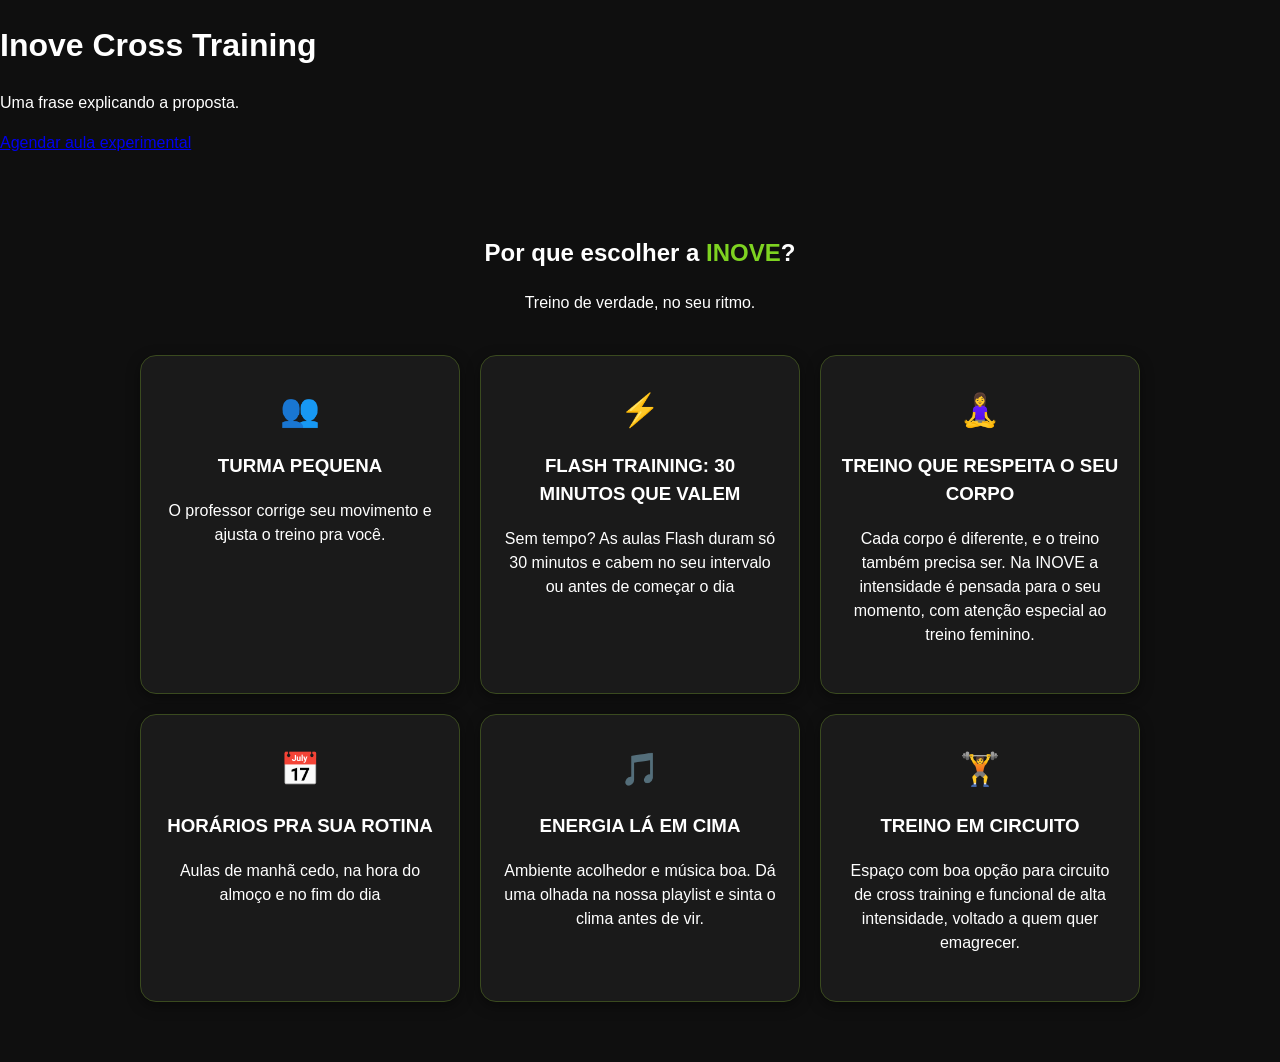
==== landpage.html @ a3c52a3f "Realização de cards da página" ====
<!DOCTYPE html>
<html lang="pt-BR">
<head>
  <meta charset="UTF-8">
  <meta name="viewport" content="width=device-width, initial-scale=1.0">
  <link rel="stylesheet" href="landpage.css">
  <title>INOVE Cross Training | Joinville</title>
</head>
<body>

  <header>
    <h1 class="titulo">Inove Cross Training</h1>
    <p>Uma frase explicando a proposta.</p>
    <a href="#">Agendar aula experimental</a>
  </header>

  <section class="por-que">
  <h2>Por que escolher a <span>INOVE</span>?</h2>
  <p class="sub">Treino de verdade, no seu ritmo.</p>

  <div class="cards">
    <div class="card">
      <div class="icone">👥</div>
      <h3>Turma pequena</h3>
      <p>O professor corrige seu movimento e ajusta o treino pra você.</p>
    </div>
    <div class="card">
      <div class="icone">⚡</div>
      <h3>Flash Training: 30 minutos que valem</h3>
      <p>Sem tempo? As aulas Flash duram só 30 minutos e cabem no seu intervalo ou antes de começar o dia</p>
    </div>
    <div class="card">
      <div class="icone">🧘‍♀️</div>
      <h3>Treino que respeita o seu corpo</h3>
      <p>Cada corpo é diferente, e o treino também precisa ser. Na INOVE a intensidade é pensada para o seu momento, com atenção especial ao treino feminino.</p>
    </div>
    <div class="card">
      <div class="icone">📅</div>
      <h3>Horários pra sua rotina</h3>
      <p>Aulas de manhã cedo, na hora do almoço e no fim do dia</p>
    </div>
    <div class="card">
      <div class="icone">🎵</div>
      <h3>Energia lá em cima</h3>
      <p>Ambiente acolhedor e música boa. Dá uma olhada na nossa playlist e sinta o clima antes de vir.</p>
    </div>
    <div class="card">
      <div class="icone">🏋️</div>
      <h3>Treino em circuito</h3>
      <p>Espaço com boa opção para circuito de cross training e funcional de alta intensidade, voltado a quem quer emagrecer.</p>
    </div>

  </div>
</section>

</body>
</html>
---- landpage.css ----
:root {
  --preto: #0f0f0f;
  --grafite: #1a1a1a;
  --verde: #7ed321;
  --verde-escuro: #3a4a1f;
  --branco: #ffffff;
  --cinza: #a8a8a8;
  --sombra: 0 4px 14px rgba(0, 0, 0, 0.4);
}
.por-que {
 background: #0f0f0f;
 color: #fff;
 padding: 60px 20px;
 text-align: center; }
.por-que h2 span { color: #7ed321; }

.cards {
  display: grid;
  grid-template-columns: repeat(3, 1fr);
  gap: 20px;
  max-width: 1000px;
  margin: 40px auto 0;
}
.card {
 background: #1a1a1a; border: 1px solid #3a4a1f; border-radius: 16px; padding: 30px 20px; 
}
.card h3 { text-transform: uppercase; }
.icone { font-size: 32px; }

@media (max-width: 800px) {
  .cards { grid-template-columns: 1fr; }
}
* { box-sizing: border-box; }

body {
  margin: 0;
  font-family: "Segoe UI", Arial, sans-serif;
  line-height: 1.5;
  color: var(--branco);
  background-color: var(--preto);
}

.container { max-width: 1100px; margin: 0 auto; padding: 24px 20px; }

.cards {
  display: grid;
  grid-template-columns: repeat(auto-fit, minmax(min(280px, 100%), 1fr));
  gap: 20px;
}

.card {
  padding: 30px 20px;
  border: 1px solid var(--verde-escuro);
  border-radius: 16px;
  background-color: var(--grafite);
  box-shadow: var(--sombra);
}

button {
  padding: 12px 24px;
  border: 0;
  border-radius: 999px;
  background-color: var(--verde);
  color: var(--preto);
  font: inherit;
  font-weight: 700;
  cursor: pointer;
}
button:hover { background-color: var(--branco); }
button:focus-visible { outline: 3px solid var(--verde); outline-offset: 2px; }
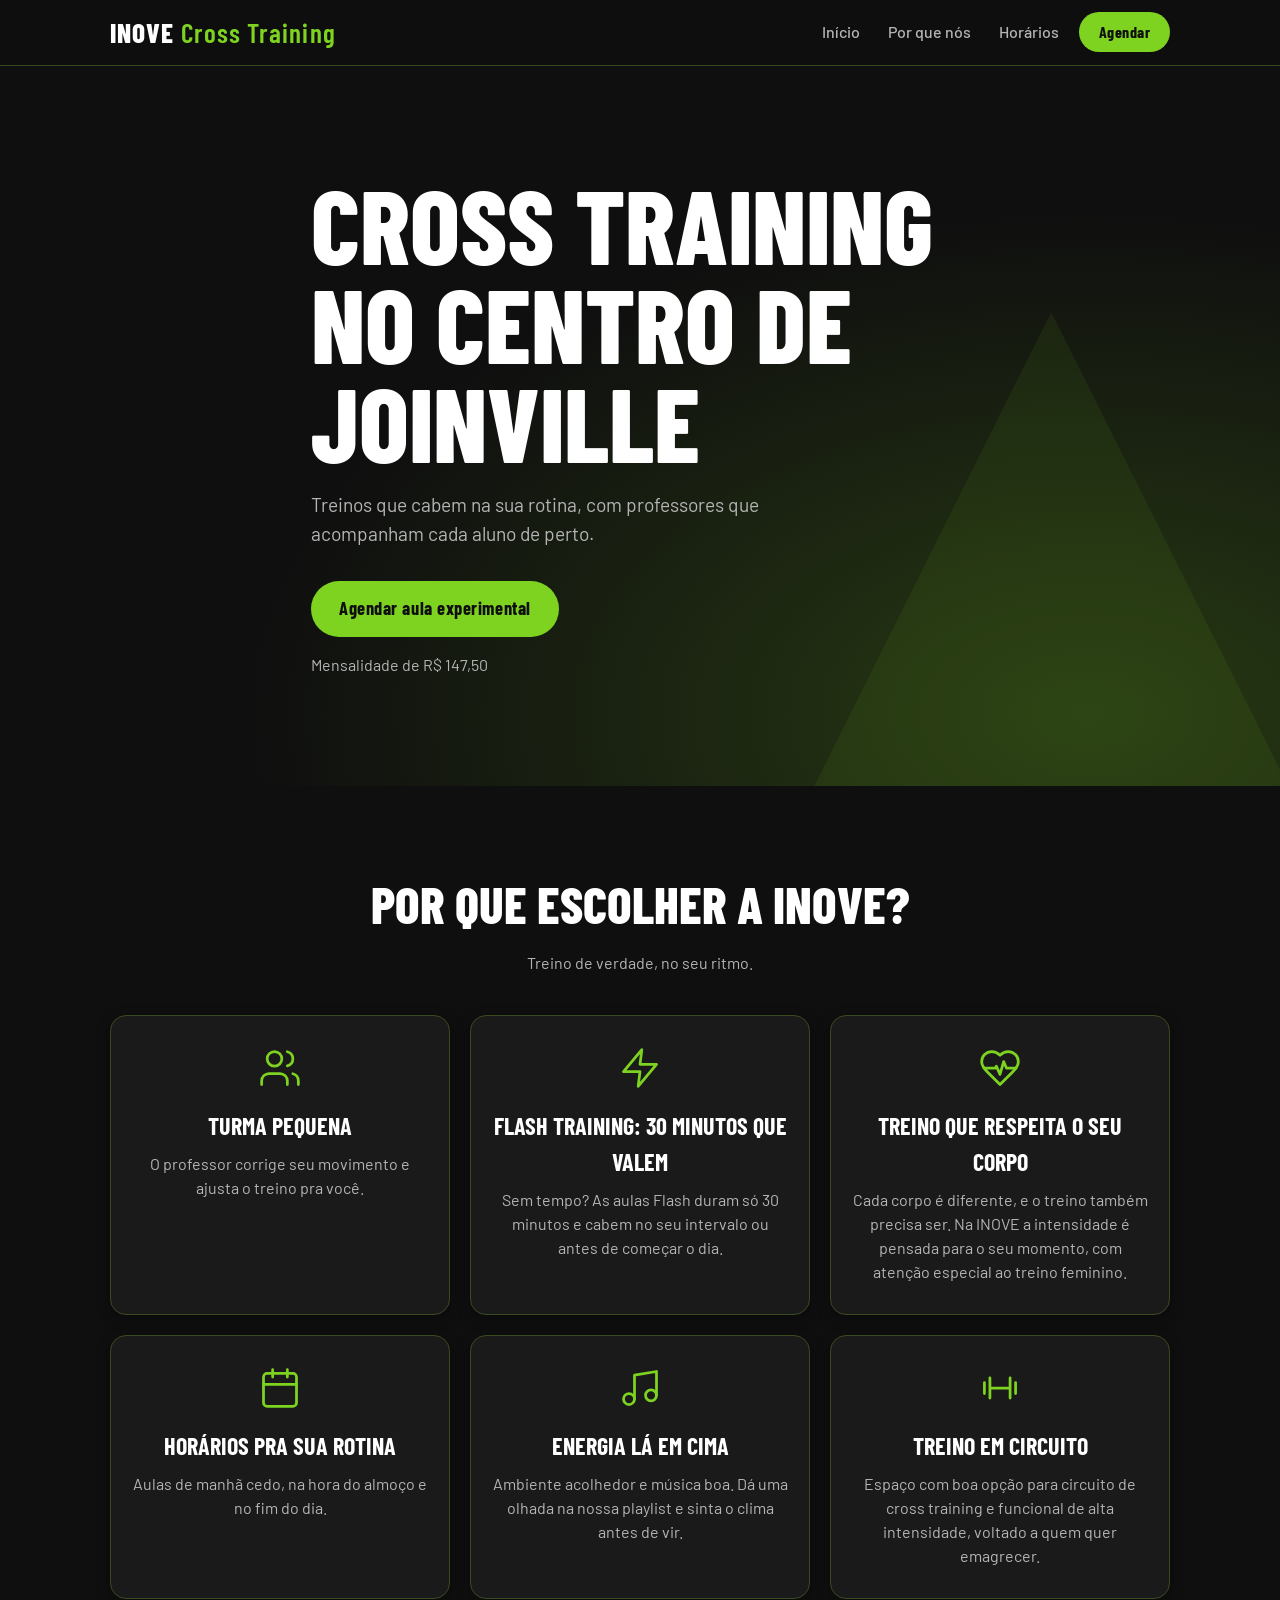
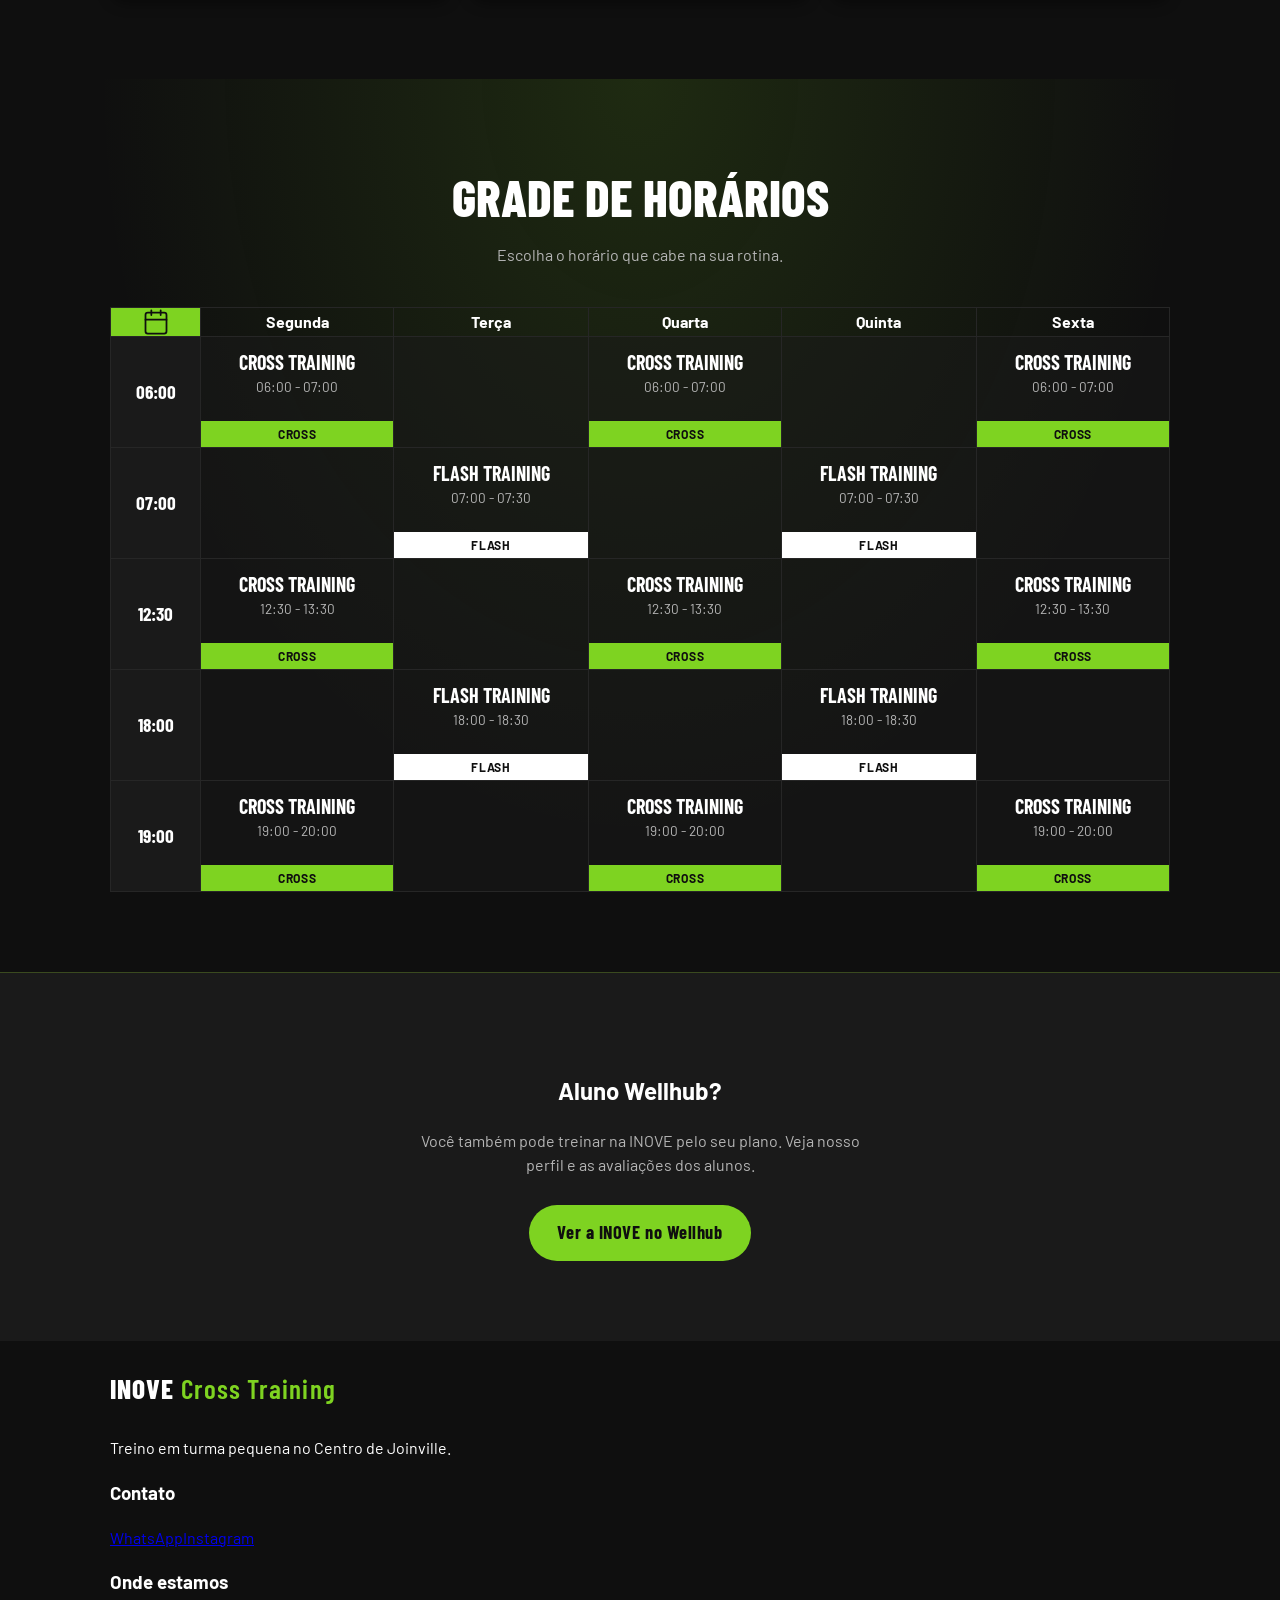
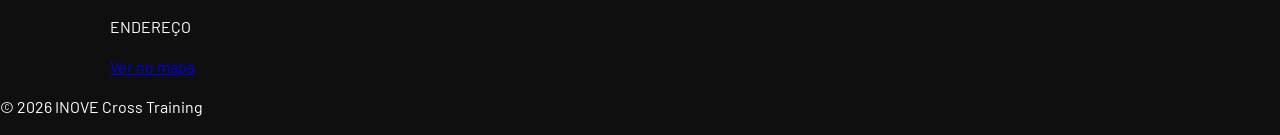
==== commit cc03d835: "Criação da grade de horário e e a parte do awellhub" ====
--- a/landpage.html
+++ b/landpage.html
@@ -1,57 +1,313 @@
 <!DOCTYPE html>
 <html lang="pt-BR">
+
 <head>
   <meta charset="UTF-8">
   <meta name="viewport" content="width=device-width, initial-scale=1.0">
+  <title>INOVE Cross Training | Joinville</title>
+  <meta name="description" content="Cross training no Centro de Joinville. Agende sua aula experimental.">
+  <link rel="preconnect" href="https://fonts.googleapis.com">
+  <link rel="preconnect" href="https://fonts.gstatic.com" crossorigin>
+  <link
+    href="https://fonts.googleapis.com/css2?family=Barlow:wght@400;500&family=Barlow+Condensed:wght@600;700;800&display=swap"
+    rel="stylesheet">
   <link rel="stylesheet" href="landpage.css">
-  <title>INOVE Cross Training | Joinville</title>
 </head>
+
 <body>
 
-  <header>
-    <h1 class="titulo">Inove Cross Training</h1>
-    <p>Uma frase explicando a proposta.</p>
-    <a href="#">Agendar aula experimental</a>
+  <!-- TROQUE 55DDNUMERO pelo WhatsApp da INOVE (so digitos, ex.: 5547999999999) -->
+
+  <header class="topo">
+    <div class="container barra">
+      <a class="logo" href="#inicio">INOVE <span>Cross Training</span></a>
+      <nav class="menu" aria-label="Principal">
+        <a href="#inicio">Início</a>
+        <a href="#por-que">Por que nós</a>
+        <a href="#grade-horario">Horários</a>
+      </nav>
+      <a class="botao botao-menu"
+        href="https://wa.me/55DDNUMERO?text=Oi!%20Quero%20agendar%20minha%20aula%20experimental%20na%20INOVE"
+        target="_blank" rel="noopener">Agendar</a>
+    </div>
   </header>
 
-  <section class="por-que">
-  <h2>Por que escolher a <span>INOVE</span>?</h2>
-  <p class="sub">Treino de verdade, no seu ritmo.</p>
-
-  <div class="cards">
-    <div class="card">
-      <div class="icone">👥</div>
-      <h3>Turma pequena</h3>
-      <p>O professor corrige seu movimento e ajusta o treino pra você.</p>
+  <main>
+    <section class="hero" id="inicio">
+      <div class="container hero-conteudo">
+        <h1>Cross training no Centro de Joinville</h1>
+        <p class="hero-texto">Treinos que cabem na sua rotina, com professores que acompanham cada aluno de perto.</p>
+        <!-- confirmar com o dono se a aula experimental e gratuita -->
+        <a class="botao"
+          href="https://wa.me/55DDNUMERO?text=Oi!%20Quero%20agendar%20minha%20aula%20experimental%20na%20INOVE"
+          target="_blank" rel="noopener">Agendar aula experimental</a>
+        <p class="hero-preco">Mensalidade de R$ 147,50</p>
+      </div>
+    </section>
+
+    <section class="por-que" id="por-que">
+      <div class="container">
+        <h2>Por que escolher a INOVE?</h2>
+        <p class="sub">Treino de verdade, no seu ritmo.</p>
+
+        <div class="cards">
+          <div class="card">
+            <div class="icone">
+              <svg viewBox="0 0 24 24" aria-hidden="true">
+                <path d="M16 21v-2a4 4 0 0 0-4-4H6a4 4 0 0 0-4 4v2" />
+                <circle cx="9" cy="7" r="4" />
+                <path d="M22 21v-2a4 4 0 0 0-3-3.87" />
+                <path d="M16 3.13a4 4 0 0 1 0 7.75" />
+              </svg>
+            </div>
+            <h3>Turma pequena</h3>
+            <p>O professor corrige seu movimento e ajusta o treino pra você.</p>
+          </div>
+          <div class="card">
+            <div class="icone">
+              <svg viewBox="0 0 24 24" aria-hidden="true">
+                <polygon points="13 2 3 14 12 14 11 22 21 10 12 10 13 2" />
+              </svg>
+            </div>
+            <h3>Flash Training: 30 minutos que valem</h3>
+            <!-- confirmar dias e horarios atuais -->
+            <p>Sem tempo? As aulas Flash duram só 30 minutos e cabem no seu intervalo ou antes de começar o dia.</p>
+          </div>
+          <div class="card">
+            <div class="icone">
+              <svg viewBox="0 0 24 24" aria-hidden="true">
+                <path
+                  d="M19 14c1.49-1.46 3-3.21 3-5.5A5.5 5.5 0 0 0 16.5 3c-1.76 0-3 .5-4.5 2-1.5-1.5-2.74-2-4.5-2A5.5 5.5 0 0 0 2 8.5c0 2.3 1.5 4.05 3 5.5l7 7Z" />
+                <path d="M3.22 12H9.5l.5-1 2 4.5 2-7 1.5 3.5h5.27" />
+              </svg>
+            </div>
+            <h3>Treino que respeita o seu corpo</h3>
+            <p>Cada corpo é diferente, e o treino também precisa ser. Na INOVE a intensidade é pensada para o seu
+              momento,
+              com atenção especial ao treino feminino.</p>
+          </div>
+          <div class="card">
+            <div class="icone">
+              <svg viewBox="0 0 24 24" aria-hidden="true">
+                <rect x="3" y="4" width="18" height="18" rx="2" />
+                <path d="M16 2v4M8 2v4M3 10h18" />
+              </svg>
+            </div>
+            <h3>Horários pra sua rotina</h3>
+            <!-- confirmar grade atual -->
+            <p>Aulas de manhã cedo, na hora do almoço e no fim do dia.</p>
+          </div>
+          <div class="card">
+            <div class="icone">
+              <svg viewBox="0 0 24 24" aria-hidden="true">
+                <path d="M9 18V5l12-2v13" />
+                <circle cx="6" cy="18" r="3" />
+                <circle cx="18" cy="16" r="3" />
+              </svg>
+            </div>
+            <h3>Energia lá em cima</h3>
+            <p>Ambiente acolhedor e música boa. Dá uma olhada na nossa playlist e sinta o clima antes de vir.</p>
+          </div>
+          <div class="card">
+            <div class="icone">
+              <svg viewBox="0 0 24 24" aria-hidden="true">
+                <path d="M6.5 6.5v11M17.5 6.5v11M3.5 9v6M20.5 9v6M6.5 12h11" />
+              </svg>
+            </div>
+            <h3>Treino em circuito</h3>
+            <p>Espaço com boa opção para circuito de cross training e funcional de alta intensidade, voltado a quem quer
+              emagrecer.</p>
+          </div>
+        </div>
+      </div>
+    </section>
+
+    <section class="grade-horario" id="grade-horario">
+      <div class="container">
+        <h2 class="titulo-horario">Grade de horários</h2>
+        <p class="sub">Escolha o horário que cabe na sua rotina.</p>
+
+        <!-- DADOS DE EXEMPLO: troque pela grade atual confirmada com o dono da INOVE -->
+        <div class="tabela-rolagem">
+          <table class="grade">
+            <thead>
+              <tr>
+                <th scope="col" class="canto"><svg viewBox="0 0 24 24" aria-hidden="true">
+                    <rect x="3" y="4" width="18" height="18" rx="2" />
+                    <path d="M16 2v4M8 2v4M3 10h18" />
+                  </svg></th>
+                <th scope="col">Segunda</th>
+                <th scope="col">Terça</th>
+                <th scope="col">Quarta</th>
+                <th scope="col">Quinta</th>
+                <th scope="col">Sexta</th>
+              </tr>
+            </thead>
+            <tbody>
+              <tr>
+                <th scope="row">06:00</th>
+                <td>
+                  <div class="aula">
+                    <div>
+                      <p class="aula-nome">Cross Training</p>
+                      <p class="aula-hora">06:00 - 07:00</p>
+                    </div><span class="tag tag-cross">Cross</span>
+                  </div>
+                </td>
+                <td></td>
+                <td>
+                  <div class="aula">
+                    <div>
+                      <p class="aula-nome">Cross Training</p>
+                      <p class="aula-hora">06:00 - 07:00</p>
+                    </div><span class="tag tag-cross">Cross</span>
+                  </div>
+                </td>
+                <td></td>
+                <td>
+                  <div class="aula">
+                    <div>
+                      <p class="aula-nome">Cross Training</p>
+                      <p class="aula-hora">06:00 - 07:00</p>
+                    </div><span class="tag tag-cross">Cross</span>
+                  </div>
+                </td>
+              </tr>
+              <tr>
+                <th scope="row">07:00</th>
+                <td></td>
+                <td>
+                  <div class="aula">
+                    <div>
+                      <p class="aula-nome">Flash Training</p>
+                      <p class="aula-hora">07:00 - 07:30</p>
+                    </div><span class="tag tag-flash">Flash</span>
+                  </div>
+                </td>
+                <td></td>
+                <td>
+                  <div class="aula">
+                    <div>
+                      <p class="aula-nome">Flash Training</p>
+                      <p class="aula-hora">07:00 - 07:30</p>
+                    </div><span class="tag tag-flash">Flash</span>
+                  </div>
+                </td>
+                <td></td>
+              </tr>
+              <tr>
+                <th scope="row">12:30</th>
+                <td>
+                  <div class="aula">
+                    <div>
+                      <p class="aula-nome">Cross Training</p>
+                      <p class="aula-hora">12:30 - 13:30</p>
+                    </div><span class="tag tag-cross">Cross</span>
+                  </div>
+                </td>
+                <td></td>
+                <td>
+                  <div class="aula">
+                    <div>
+                      <p class="aula-nome">Cross Training</p>
+                      <p class="aula-hora">12:30 - 13:30</p>
+                    </div><span class="tag tag-cross">Cross</span>
+                  </div>
+                </td>
+                <td></td>
+                <td>
+                  <div class="aula">
+                    <div>
+                      <p class="aula-nome">Cross Training</p>
+                      <p class="aula-hora">12:30 - 13:30</p>
+                    </div><span class="tag tag-cross">Cross</span>
+                  </div>
+                </td>
+              </tr>
+              <tr>
+                <th scope="row">18:00</th>
+                <td></td>
+                <td>
+                  <div class="aula">
+                    <div>
+                      <p class="aula-nome">Flash Training</p>
+                      <p class="aula-hora">18:00 - 18:30</p>
+                    </div><span class="tag tag-flash">Flash</span>
+                  </div>
+                </td>
+                <td></td>
+                <td>
+                  <div class="aula">
+                    <div>
+                      <p class="aula-nome">Flash Training</p>
+                      <p class="aula-hora">18:00 - 18:30</p>
+                    </div><span class="tag tag-flash">Flash</span>
+                  </div>
+                </td>
+                <td></td>
+              </tr>
+              <tr>
+                <th scope="row">19:00</th>
+                <td>
+                  <div class="aula">
+                    <div>
+                      <p class="aula-nome">Cross Training</p>
+                      <p class="aula-hora">19:00 - 20:00</p>
+                    </div><span class="tag tag-cross">Cross</span>
+                  </div>
+                </td>
+                <td></td>
+                <td>
+                  <div class="aula">
+                    <div>
+                      <p class="aula-nome">Cross Training</p>
+                      <p class="aula-hora">19:00 - 20:00</p>
+                    </div><span class="tag tag-cross">Cross</span>
+                  </div>
+                </td>
+                <td></td>
+                <td>
+                  <div class="aula">
+                    <div>
+                      <p class="aula-nome">Cross Training</p>
+                      <p class="aula-hora">19:00 - 20:00</p>
+                    </div><span class="tag tag-cross">Cross</span>
+                  </div>
+                </td>
+              </tr>
+            </tbody>
+          </table>
+        </div>
+      </div>
+    </section>
+    <section class="wellhub">
+      <div class="container">
+        <h2 class="titulo-wellhub">Aluno Wellhub?</h2>
+        <p class="texto-wellhub">Você também pode treinar na INOVE pelo seu plano. Veja nosso perfil e as avaliações dos
+          alunos.</p>
+        <a class="botao" href="https://wellhub.com/pt-br/search/partners/inove-crosstraining-centro/" target="_blank"
+          rel="noopener">Ver a INOVE no Wellhub</a>
+      </div>
+    </section>
+  </main>
+  <footer class="rodape" id="contato">
+    <div class="container rodape-grade">
+      <div>
+        <p class="logo">INOVE <span>Cross Training</span></p>
+        <p>Treino em turma pequena no Centro de Joinville.</p>
+      </div>
+      <div>
+        <h3>Contato</h3><a href="LINK_WHATSAPP">WhatsApp</a><a
+          href="https://instagram.com/inovecrosstraining">Instagram</a>
+      </div>
+      <div>
+        <h3>Onde estamos</h3>
+        <p>ENDEREÇO</p><a href="https://www.google.com/maps/search/?api=1&query=Inove+CrossTraining+Rua+9+de+Mar%C3%A7o+870+Centro+Joinville+SC">Ver no mapa</a>
+      </div>
     </div>
-    <div class="card">
-      <div class="icone">⚡</div>
-      <h3>Flash Training: 30 minutos que valem</h3>
-      <p>Sem tempo? As aulas Flash duram só 30 minutos e cabem no seu intervalo ou antes de começar o dia</p>
-    </div>
-    <div class="card">
-      <div class="icone">🧘‍♀️</div>
-      <h3>Treino que respeita o seu corpo</h3>
-      <p>Cada corpo é diferente, e o treino também precisa ser. Na INOVE a intensidade é pensada para o seu momento, com atenção especial ao treino feminino.</p>
-    </div>
-    <div class="card">
-      <div class="icone">📅</div>
-      <h3>Horários pra sua rotina</h3>
-      <p>Aulas de manhã cedo, na hora do almoço e no fim do dia</p>
-    </div>
-    <div class="card">
-      <div class="icone">🎵</div>
-      <h3>Energia lá em cima</h3>
-      <p>Ambiente acolhedor e música boa. Dá uma olhada na nossa playlist e sinta o clima antes de vir.</p>
-    </div>
-    <div class="card">
-      <div class="icone">🏋️</div>
-      <h3>Treino em circuito</h3>
-      <p>Espaço com boa opção para circuito de cross training e funcional de alta intensidade, voltado a quem quer emagrecer.</p>
-    </div>
-
-  </div>
-</section>
+    <p class="rodape-fim">© 2026 INOVE Cross Training</p>
+  </footer>
 
 </body>
+
 </html>
--- a/landpage.css
+++ b/landpage.css
@@ -4,43 +4,189 @@
   --verde: #7ed321;
   --verde-escuro: #3a4a1f;
   --branco: #ffffff;
-  --cinza: #a8a8a8;
+  --cinza: #b5b5b5;
   --sombra: 0 4px 14px rgba(0, 0, 0, 0.4);
-}
-.por-que {
- background: #0f0f0f;
- color: #fff;
- padding: 60px 20px;
- text-align: center; }
-.por-que h2 span { color: #7ed321; }
-
-.cards {
-  display: grid;
-  grid-template-columns: repeat(3, 1fr);
-  gap: 20px;
-  max-width: 1000px;
-  margin: 40px auto 0;
-}
-.card {
- background: #1a1a1a; border: 1px solid #3a4a1f; border-radius: 16px; padding: 30px 20px; 
-}
-.card h3 { text-transform: uppercase; }
-.icone { font-size: 32px; }
-
-@media (max-width: 800px) {
-  .cards { grid-template-columns: 1fr; }
-}
-* { box-sizing: border-box; }
+  --fonte-titulo: "Barlow Condensed", "Arial Narrow", Arial, sans-serif;
+  --fonte-texto: "Barlow", "Segoe UI", Arial, sans-serif;
+}
+
+* {
+  box-sizing: border-box;
+}
+
+html {
+  scroll-behavior: smooth;
+}
 
 body {
   margin: 0;
-  font-family: "Segoe UI", Arial, sans-serif;
+  font-family: var(--fonte-texto);
   line-height: 1.5;
   color: var(--branco);
   background-color: var(--preto);
 }
 
-.container { max-width: 1100px; margin: 0 auto; padding: 24px 20px; }
+.container {
+  max-width: 1100px;
+  margin: 0 auto;
+  padding: 0 20px;
+}
+
+/* ---------- Menu ---------- */
+.topo {
+  position: sticky;
+  top: 0;
+  z-index: 10;
+  background-color: rgba(15, 15, 15, 0.92);
+  border-bottom: 1px solid var(--verde-escuro);
+}
+
+.barra {
+  display: flex;
+  align-items: center;
+  justify-content: space-between;
+  gap: 20px;
+  padding-top: 12px;
+  padding-bottom: 12px;
+}
+
+.logo {
+  font-family: var(--fonte-titulo);
+  font-size: 1.7rem;
+  font-weight: 800;
+  letter-spacing: 0.04em;
+  color: var(--branco);
+  text-decoration: none;
+}
+
+.logo span {
+  font-weight: 600;
+  color: var(--verde);
+}
+
+.menu {
+  display: flex;
+  gap: 28px;
+  margin-left: auto;
+}
+
+.menu a {
+  color: var(--cinza);
+  text-decoration: none;
+  font-weight: 500;
+}
+
+.menu a:hover {
+  color: var(--branco);
+}
+
+/* ---------- Botão ---------- */
+.botao {
+  display: inline-block;
+  padding: 14px 28px;
+  border-radius: 999px;
+  background-color: var(--verde);
+  color: var(--preto);
+  font-family: var(--fonte-titulo);
+  font-size: 1.15rem;
+  font-weight: 700;
+  letter-spacing: 0.03em;
+  text-decoration: none;
+  transition: background-color 0.2s ease;
+}
+
+.botao:hover {
+  background-color: var(--branco);
+}
+
+.botao-menu {
+  padding: 8px 20px;
+  font-size: 1rem;
+}
+
+a:focus-visible,
+.botao:focus-visible {
+  outline: 3px solid var(--verde);
+  outline-offset: 3px;
+}
+
+/* ---------- Hero ---------- */
+section[id] {
+  scroll-margin-top: 64px;
+}
+
+.hero {
+  position: relative;
+  overflow: hidden;
+  min-height: 80vh;
+  display: flex;
+  align-items: center;
+  padding: 80px 0;
+  background:
+    radial-gradient(ellipse at 85% 90%, rgba(126, 211, 33, 0.22), transparent 55%),
+    var(--preto);
+}
+
+/* triângulo do logo da INOVE, bem discreto ao fundo */
+.hero::after {
+  content: "";
+  position: absolute;
+  right: -4%;
+  bottom: -12%;
+  width: min(560px, 70vw);
+  aspect-ratio: 1;
+  background: var(--verde);
+  opacity: 0.07;
+  clip-path: polygon(50% 0, 100% 100%, 0 100%);
+  pointer-events: none;
+}
+
+.hero-conteudo {
+  position: relative;
+  z-index: 1;
+}
+
+.hero h1 {
+  max-width: 14ch;
+  margin: 0 0 20px;
+  font-family: var(--fonte-titulo);
+  font-size: clamp(3rem, 9vw, 6.5rem);
+  font-weight: 800;
+  line-height: 0.95;
+  text-transform: uppercase;
+}
+
+.hero-texto {
+  max-width: 48ch;
+  margin: 0 0 32px;
+  font-size: 1.2rem;
+  color: var(--cinza);
+}
+
+.hero-preco {
+  margin: 16px 0 0;
+  color: var(--cinza);
+}
+
+/* ---------- Por que escolher ---------- */
+.por-que {
+  padding: 80px 0;
+  text-align: center;
+  background-color: var(--preto);
+}
+
+.por-que h2 {
+  margin: 0 0 8px;
+  font-family: var(--fonte-titulo);
+  font-size: clamp(2.2rem, 5vw, 3.2rem);
+  font-weight: 800;
+  text-transform: uppercase;
+}
+
+.sub {
+  margin: 0 0 40px;
+  color: var(--cinza);
+}
 
 .cards {
   display: grid;
@@ -49,22 +195,249 @@
 }
 
 .card {
+  position: relative;
   padding: 30px 20px;
   border: 1px solid var(--verde-escuro);
   border-radius: 16px;
   background-color: var(--grafite);
   box-shadow: var(--sombra);
-}
-
-button {
-  padding: 12px 24px;
-  border: 0;
-  border-radius: 999px;
+  transition: transform 0.3s ease, box-shadow 0.3s ease, border-color 0.3s ease;
+}
+
+.card:hover {
+  transform: scale(1.05);
+  z-index: 2;
+  border-color: var(--verde);
+  box-shadow: 0 10px 30px rgba(126, 211, 33, 0.25);
+}
+
+
+.icone {
+  color: var(--verde);
+}
+
+.icone svg,
+.canto svg {
+  fill: none;
+  stroke: currentColor;
+  /* o traço usa a cor do "color" */
+  stroke-width: 1.5;
+  stroke-linecap: round;
+  stroke-linejoin: round;
+}
+
+.icone svg {
+  width: 44px;
+  height: 44px;
+}
+
+.canto svg {
+  width: 28px;
+  height: 28px;
+  vertical-align: middle;
+}
+
+.card h3 {
+  margin: 12px 0 8px;
+  font-family: var(--fonte-titulo);
+  font-size: 1.5rem;
+  font-weight: 700;
+  text-transform: uppercase;
+}
+
+.card p {
+  margin: 0;
+  color: var(--cinza);
+}
+
+/* ---------- Celular ---------- */
+@media (max-width: 600px) {
+  .menu {
+    display: none;
+  }
+
+  .barra {
+    padding-top: 10px;
+    padding-bottom: 10px;
+  }
+
+  .hero {
+    min-height: 0;
+    padding: 56px 0;
+  }
+
+  .por-que {
+    padding: 56px 0;
+  }
+}
+
+@media (prefers-reduced-motion: reduce) {
+  html {
+    scroll-behavior: auto;
+  }
+
+  .card,
+  .botao {
+    transition: none;
+  }
+
+  .card:hover {
+    transform: none;
+  }
+}
+
+/* ---------- Grade de horários ---------- */
+/* Apague tudo do seu landpage.css a partir de "table {" e cole este arquivo no lugar */
+
+.grade-horario {
+  padding: 80px 0;
+  text-align: center;
+  background:
+    radial-gradient(ellipse at 50% 0%, rgba(126, 211, 33, 0.14), transparent 60%),
+    var(--preto);
+}
+
+.titulo-horario {
+  margin: 0 0 8px;
+  font-family: var(--fonte-titulo);
+  font-size: clamp(2.2rem, 5vw, 3.2rem);
+  font-weight: 800;
+  text-transform: uppercase;
+}
+
+/* no celular a tabela rola para o lado em vez de espremer */
+.tabela-rolagem {
+  overflow-x: auto;
+}
+
+.grade {
+  width: 100%;
+  min-width: 760px;
+  border-collapse: collapse;
+  text-align: center;
+}
+
+.grade th,
+.grade td {
+  padding: 0;
+  border: 1px solid #262626;
+}
+
+/* cabeçalho com os dias */
+.garade thed th {
+  padding: 18px 8px;
+  background-color: var(--grafite);
+  font-family: var(--fonte-titulo);
+  font-size: 1.1rem;
+  letter-spacing: 0.05em;
+  text-transform: uppercase;
+}
+
+/* canto com o ícone, em verde como o botão */
+.grade thead .canto {
+  width: 90px;
   background-color: var(--verde);
   color: var(--preto);
-  font: inherit;
+}
+
+/* coluna dos horários */
+.grade tbody th {
+  width: 90px;
+  background-color: var(--grafite);
+  font-family: var(--fonte-titulo);
+  font-size: 1.2rem;
+}
+
+.grade td {
+  height: 110px;
+  background-color: rgba(26, 26, 26, 0.5);
+}
+
+/* cada aula dentro da célula */
+.aula {
+  position: relative;
+  display: flex;
+  flex-direction: column;
+  justify-content: space-between;
+  min-height: 110px;
+  padding-top: 14px;
+  transition: transform 0.3s ease, background-color 0.3s ease, box-shadow 0.3s ease;
+}
+
+.aula:hover {
+  z-index: 2;
+  transform: scale(1.06);
+  background-color: var(--grafite);
+  box-shadow: 0 10px 30px rgba(126, 211, 33, 0.25);
+  outline: 1px solid var(--verde);
+}
+
+.aula-nome {
+  margin: 0;
+  padding: 0 8px;
+  font-family: var(--fonte-titulo);
+  font-size: 1.25rem;
   font-weight: 700;
-  cursor: pointer;
-}
-button:hover { background-color: var(--branco); }
-button:focus-visible { outline: 3px solid var(--verde); outline-offset: 2px; }+  line-height: 1.1;
+  text-transform: uppercase;
+}
+
+.aula-hora {
+  margin: 4px 0 10px;
+  font-size: 0.85rem;
+  color: var(--cinza);
+}
+
+/* faixa colorida na base da célula */
+.tag {
+  display: block;
+  padding: 4px;
+  font-size: 0.75rem;
+  font-weight: 700;
+  letter-spacing: 0.06em;
+  text-transform: uppercase;
+  color: var(--preto);
+}
+
+.tag-cross {
+  background-color: var(--verde);
+}
+
+.tag-flash {
+  background-color: var(--branco);
+}
+
+@media (max-width: 600px) {
+  .grade-horario {
+    padding: 56px 0;
+  }
+}
+
+@media (prefers-reduced-motion: reduce) {
+  .aula {
+    transition: none;
+  }
+
+  .aula:hover {
+    transform: none;
+  }
+}
+
+.wellhub {
+  text-align: center;
+  padding: 4 px;
+  border-color: var(--grafite);
+}
+
+.wellhub {
+  padding: 80px 0;
+  text-align: center;
+  background-color: var(--grafite);
+  border-top: 1px solid var(--verde-escuro);
+}
+
+.texto-wellhub {
+  max-width: 52ch;
+  margin: 0 auto 28px;
+  color: var(--cinza);
+}
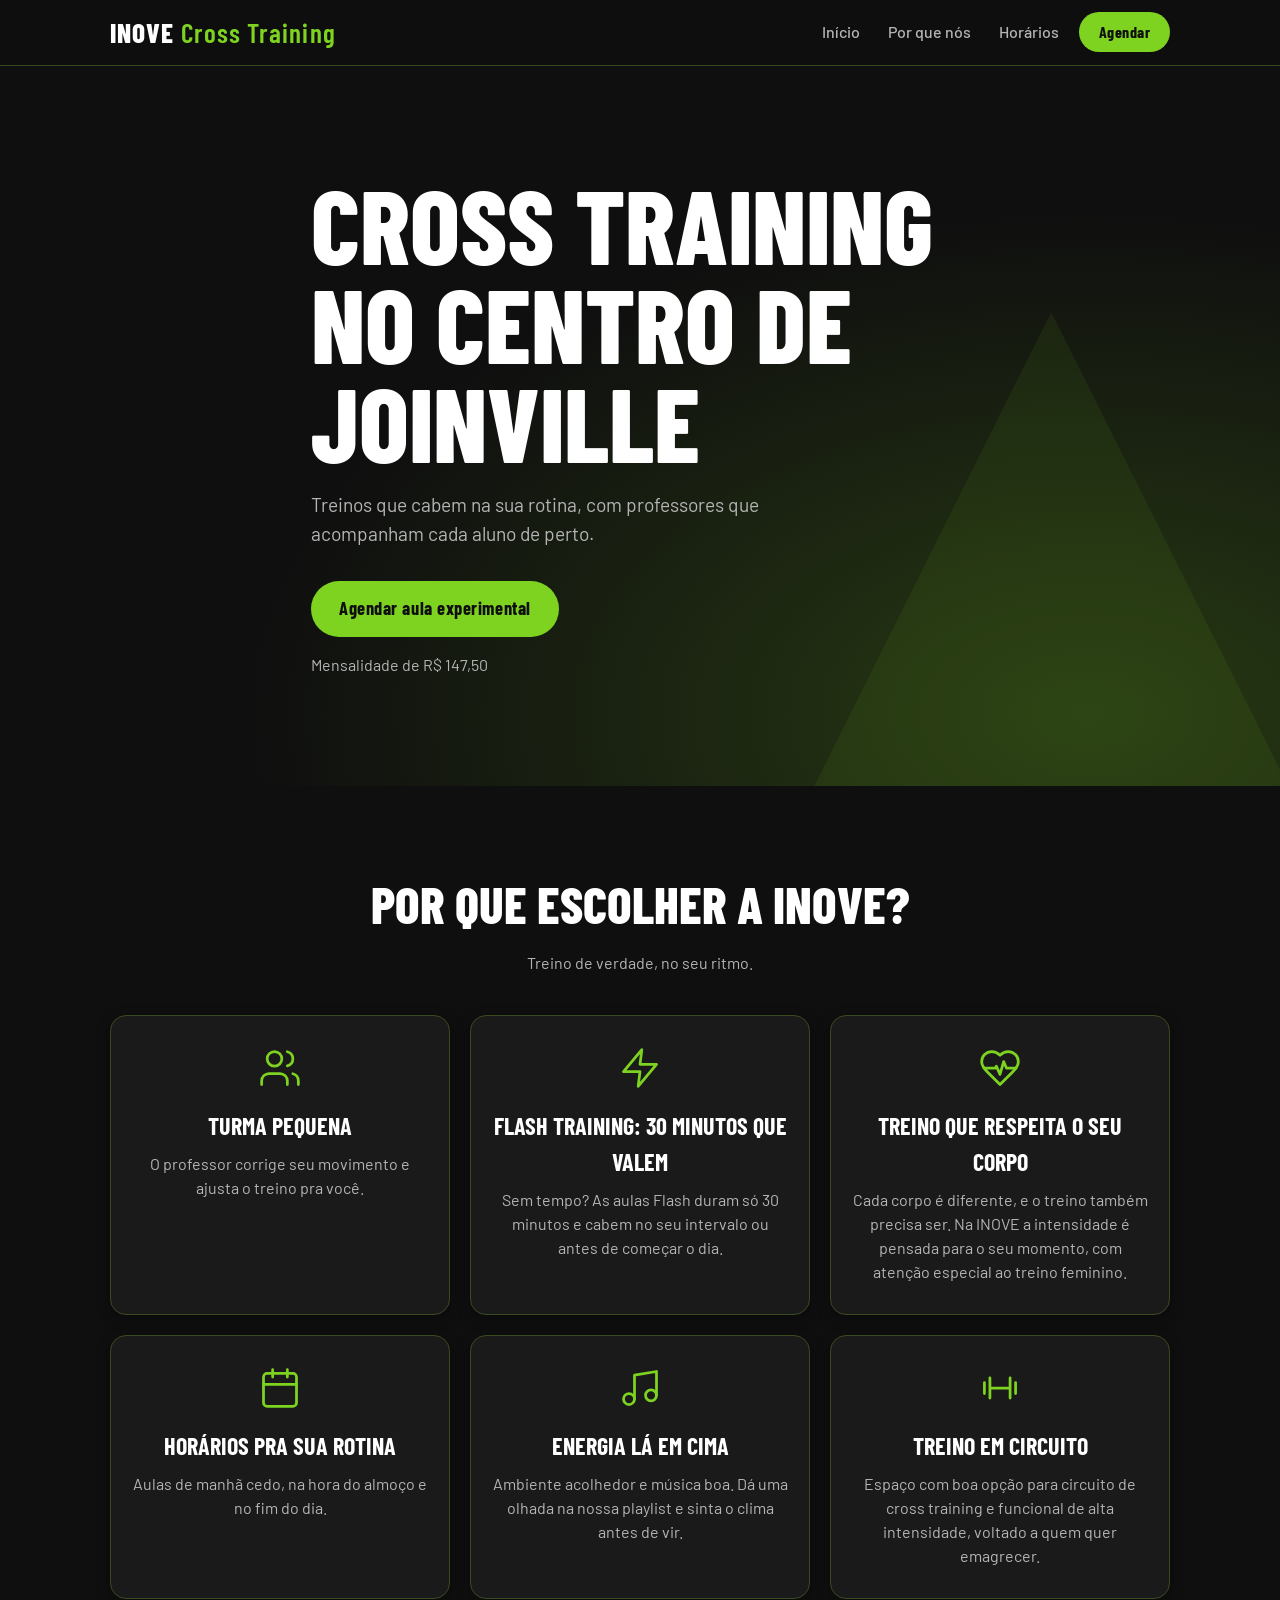
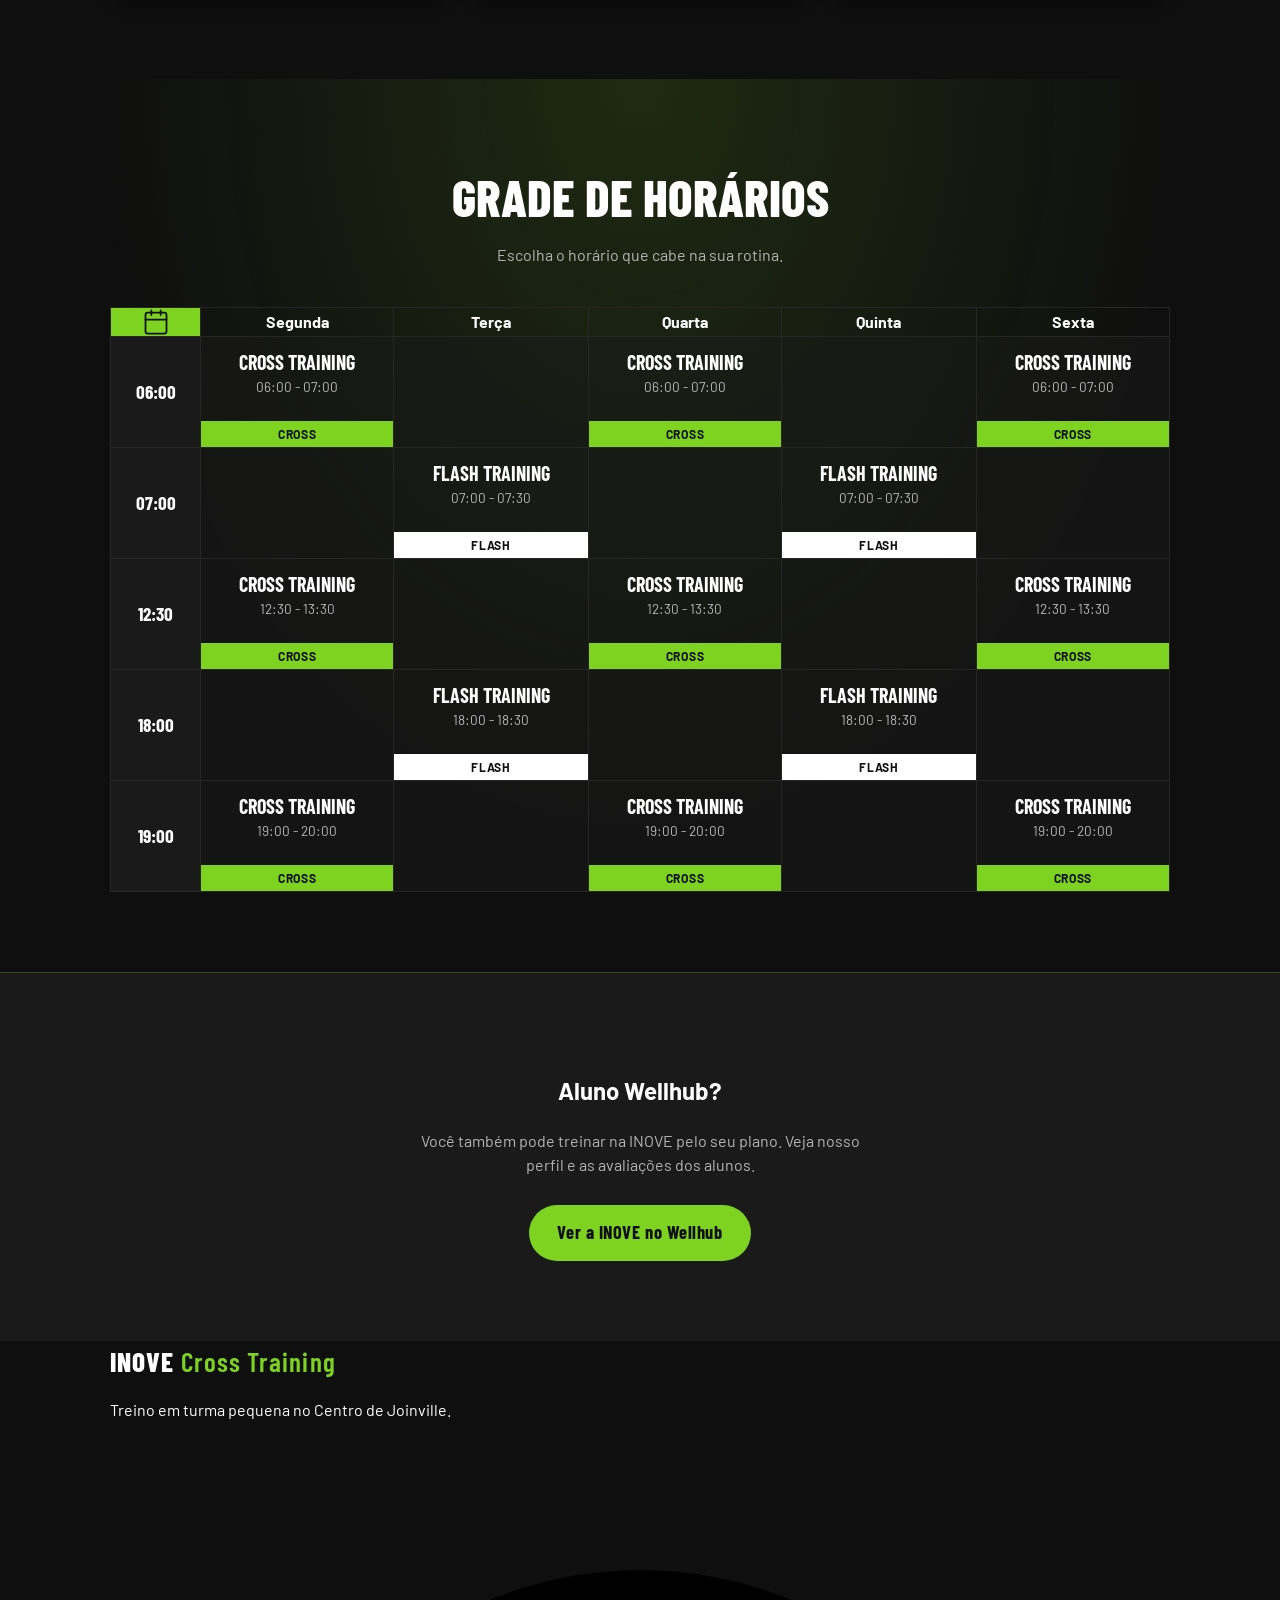
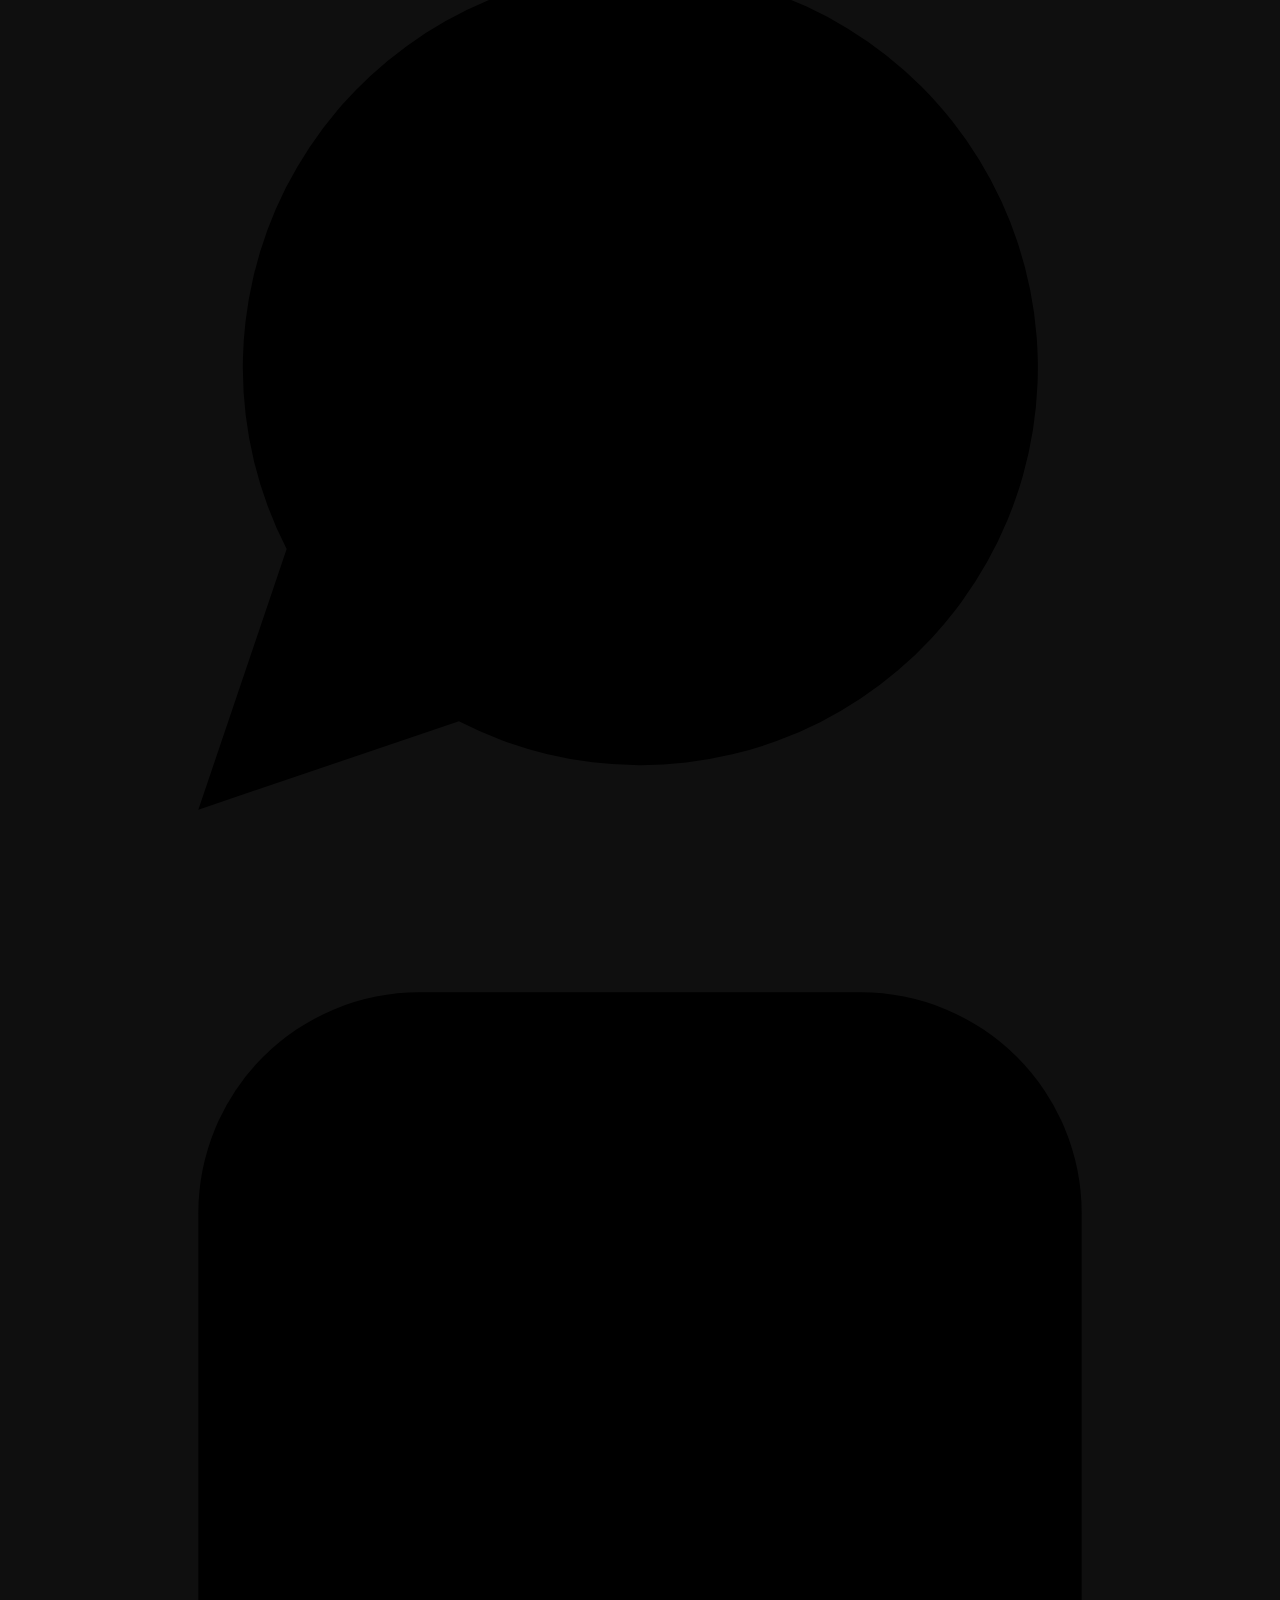
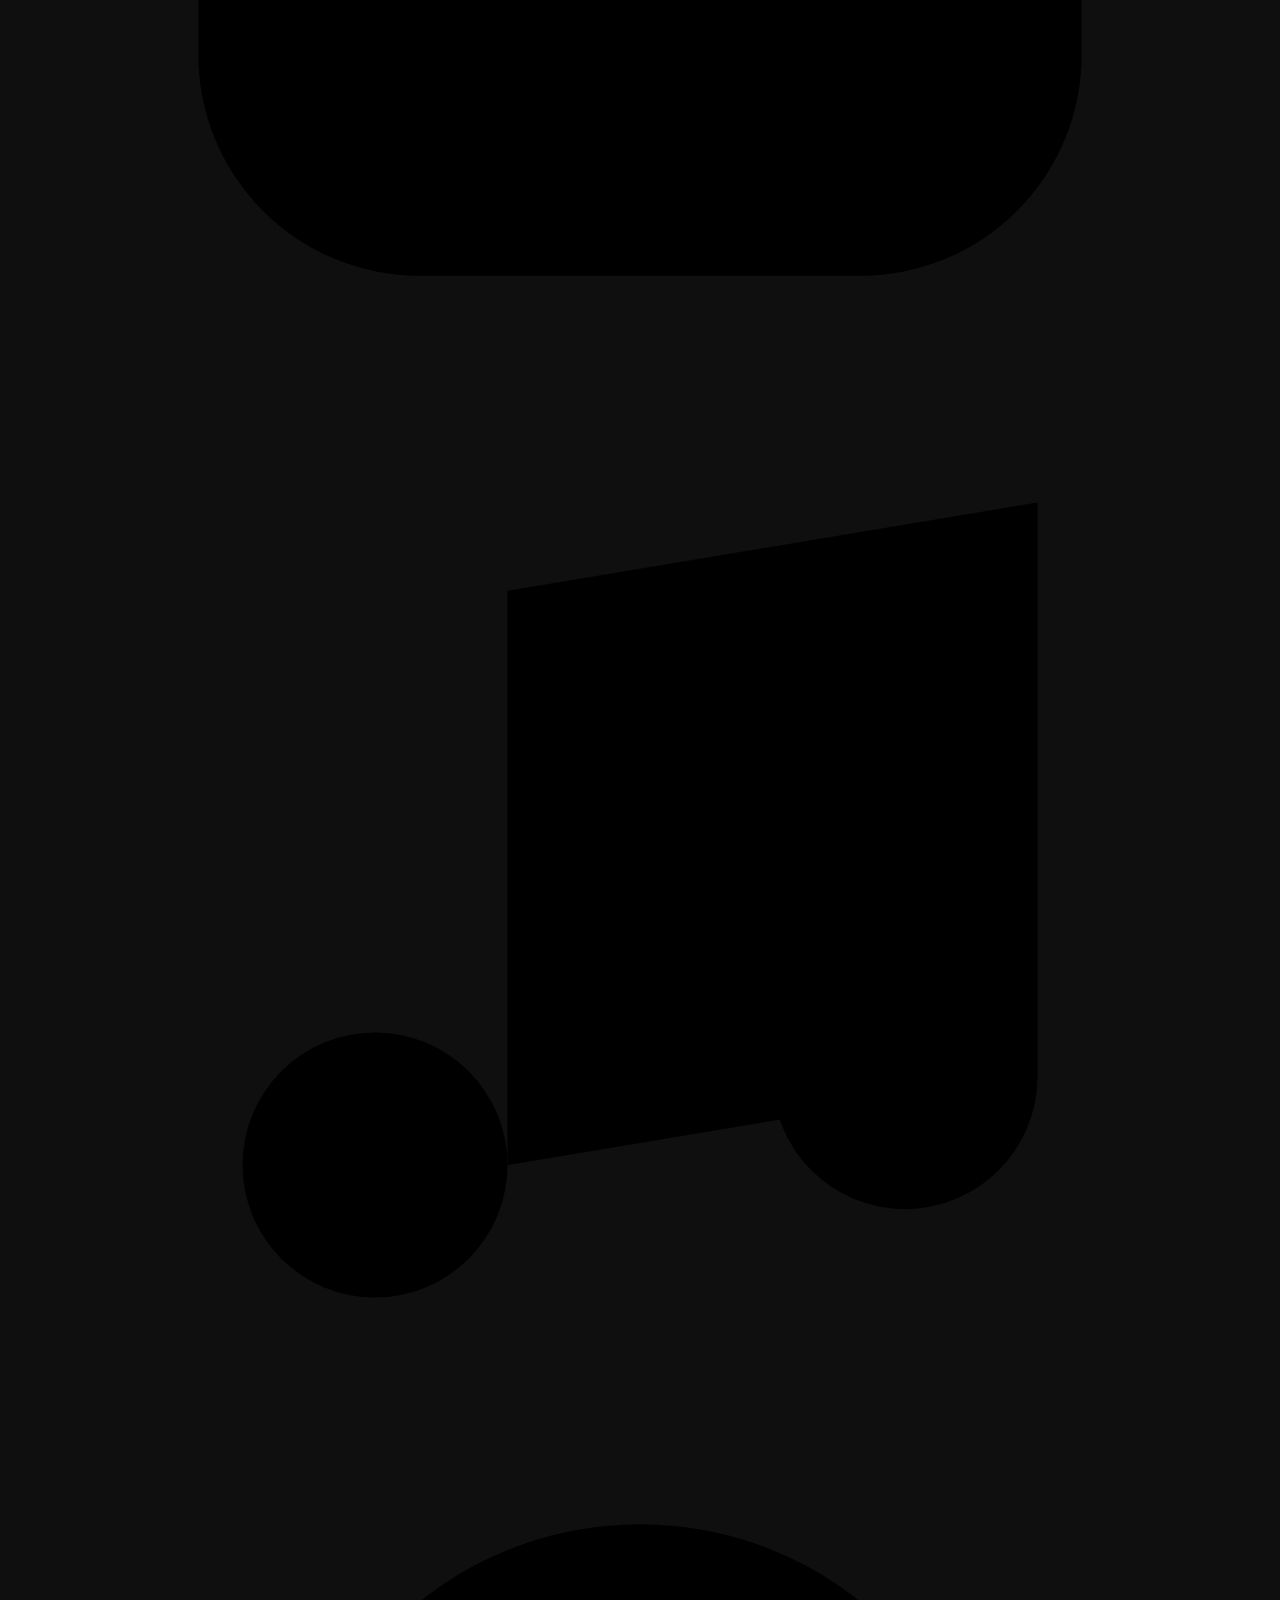
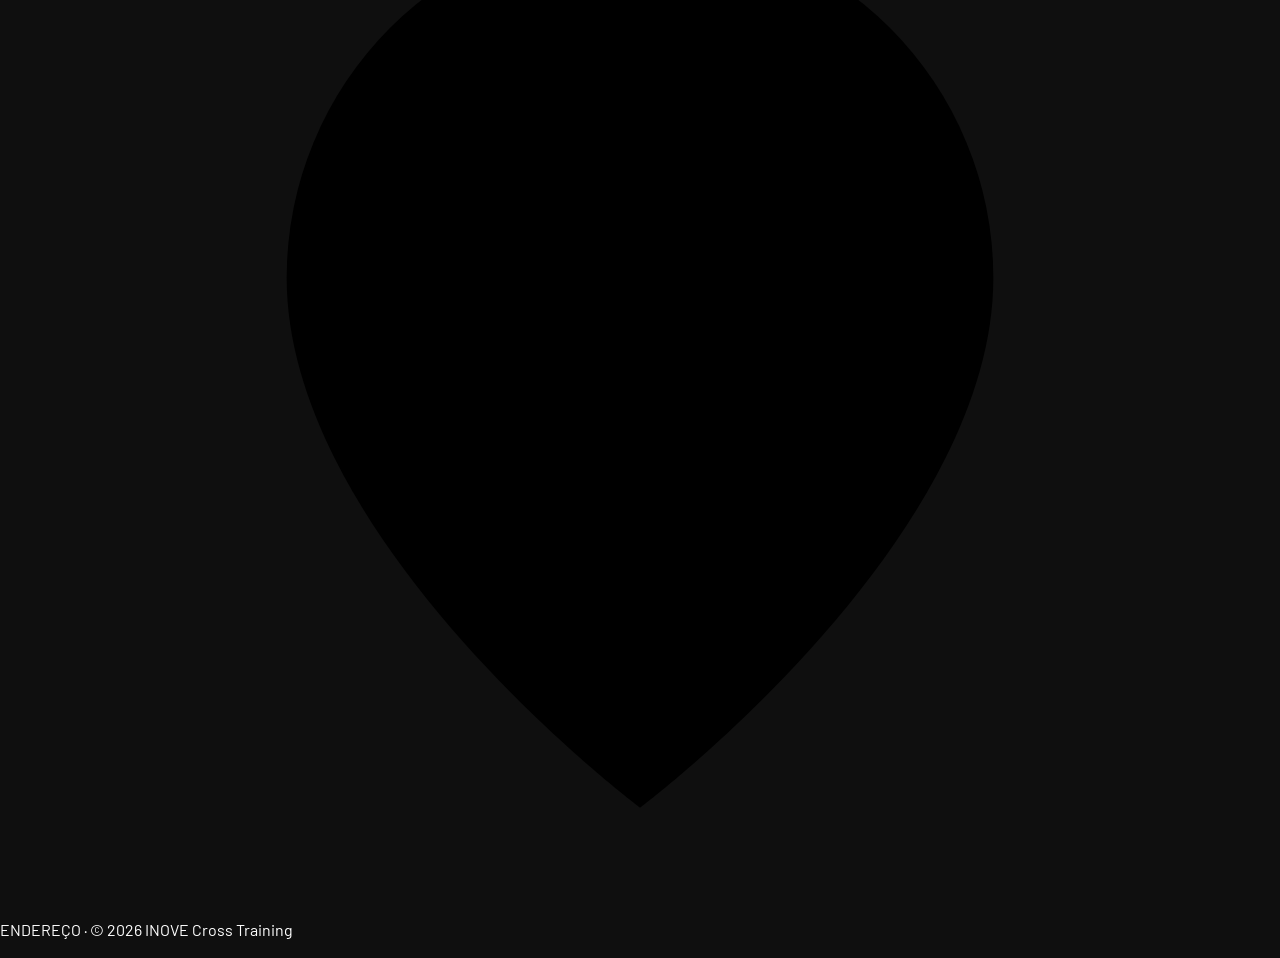
==== commit 274042cb: "Continuação do Rodapé, sem o CSS" ====
--- a/landpage.html
+++ b/landpage.html
@@ -290,22 +290,37 @@
       </div>
     </section>
   </main>
+  <!-- Cole depois do </main>, no lugar do rodapé antigo -->
   <footer class="rodape" id="contato">
-    <div class="container rodape-grade">
-      <div>
-        <p class="logo">INOVE <span>Cross Training</span></p>
+    <div class="container rodape-conteudo">
+      <div class="rodape-marca">
+        <a class="logo" href="#inicio">INOVE <span>Cross Training</span></a>
         <p>Treino em turma pequena no Centro de Joinville.</p>
       </div>
-      <div>
-        <h3>Contato</h3><a href="LINK_WHATSAPP">WhatsApp</a><a
-          href="https://instagram.com/inovecrosstraining">Instagram</a>
-      </div>
-      <div>
-        <h3>Onde estamos</h3>
-        <p>ENDEREÇO</p><a href="https://www.google.com/maps/search/?api=1&query=Inove+CrossTraining+Rua+9+de+Mar%C3%A7o+870+Centro+Joinville+SC">Ver no mapa</a>
-      </div>
+
+      <nav class="rodape-links" aria-label="Contato e redes sociais">
+        <!-- WhatsApp: use o mesmo link dos botoes da pagina -->
+        <a href="https://wa.me/55DDNUMERO?text=Oi!%20Quero%20agendar%20minha%20aula%20experimental%20na%20INOVE"
+          target="_blank" rel="noopener" aria-label="WhatsApp" title="WhatsApp">
+          <svg viewBox="0 0 24 24" aria-hidden="true"><path d="M7.9 20A9 9 0 1 0 4 16.1L2 22Z" /></svg>
+        </a>
+        <a href="https://instagram.com/inovecrosstraining" target="_blank" rel="noopener" aria-label="Instagram"
+          title="Instagram">
+          <svg viewBox="0 0 24 24" aria-hidden="true"><rect width="20" height="20" x="2" y="2" rx="5" ry="5" /><path d="M16 11.37A4 4 0 1 1 12.63 8 4 4 0 0 1 16 11.37z" /><line x1="17.5" x2="17.51" y1="6.5" y2="6.5" /></svg>
+        </a>
+        <!-- Spotify: cole o link da playlist que esta no Linktree deles -->
+        <a href="LINK_SPOTIFY" target="_blank" rel="noopener" aria-label="Playlist no Spotify" title="Playlist">
+          <svg viewBox="0 0 24 24" aria-hidden="true"><path d="M9 18V5l12-2v13" /><circle cx="6" cy="18" r="3" /><circle cx="18" cy="16" r="3" /></svg>
+        </a>
+        <!-- Mapa: cole o link do Google Maps da INOVE -->
+        <a href="LINK_MAPS" target="_blank" rel="noopener" aria-label="Ver no mapa" title="Ver no mapa">
+          <svg viewBox="0 0 24 24" aria-hidden="true"><path d="M20 10c0 6-8 12-8 12s-8-6-8-12a8 8 0 0 1 16 0Z" /><circle cx="12" cy="10" r="3" /></svg>
+        </a>
+      </nav>
     </div>
-    <p class="rodape-fim">© 2026 INOVE Cross Training</p>
+
+    <!-- troque ENDERECO pelo endereco completo da INOVE -->
+    <p class="rodape-fim">ENDEREÇO · © 2026 INOVE Cross Training</p>
   </footer>
 
 </body>
--- a/landpage.css
+++ b/landpage.css
@@ -440,4 +440,10 @@
   max-width: 52ch;
   margin: 0 auto 28px;
   color: var(--cinza);
+}
+.rodape-grade{
+  display: grid;
+  repeat: (auto-fit, minmax(240px, 1fr));
+  border-top: 1px solid var(--verde-escuro);
+  background-color: var(--grafite);
 }
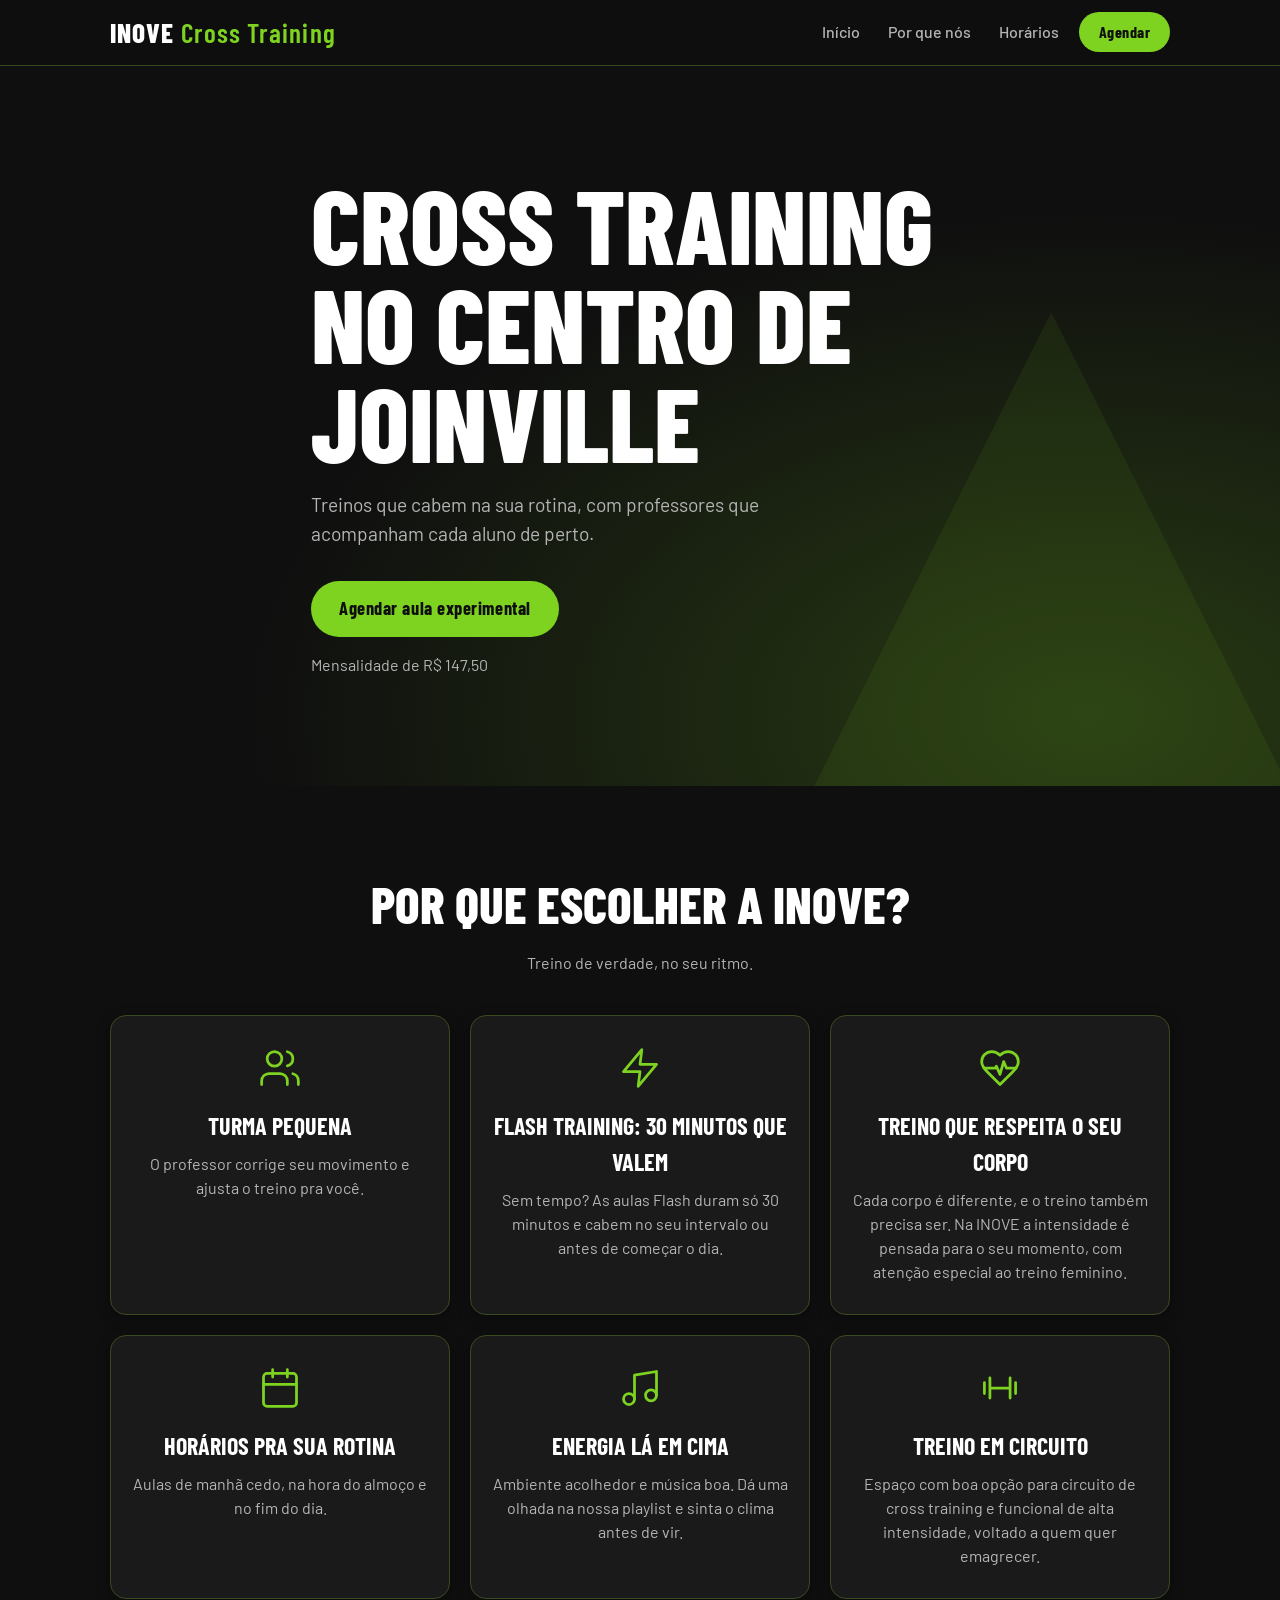
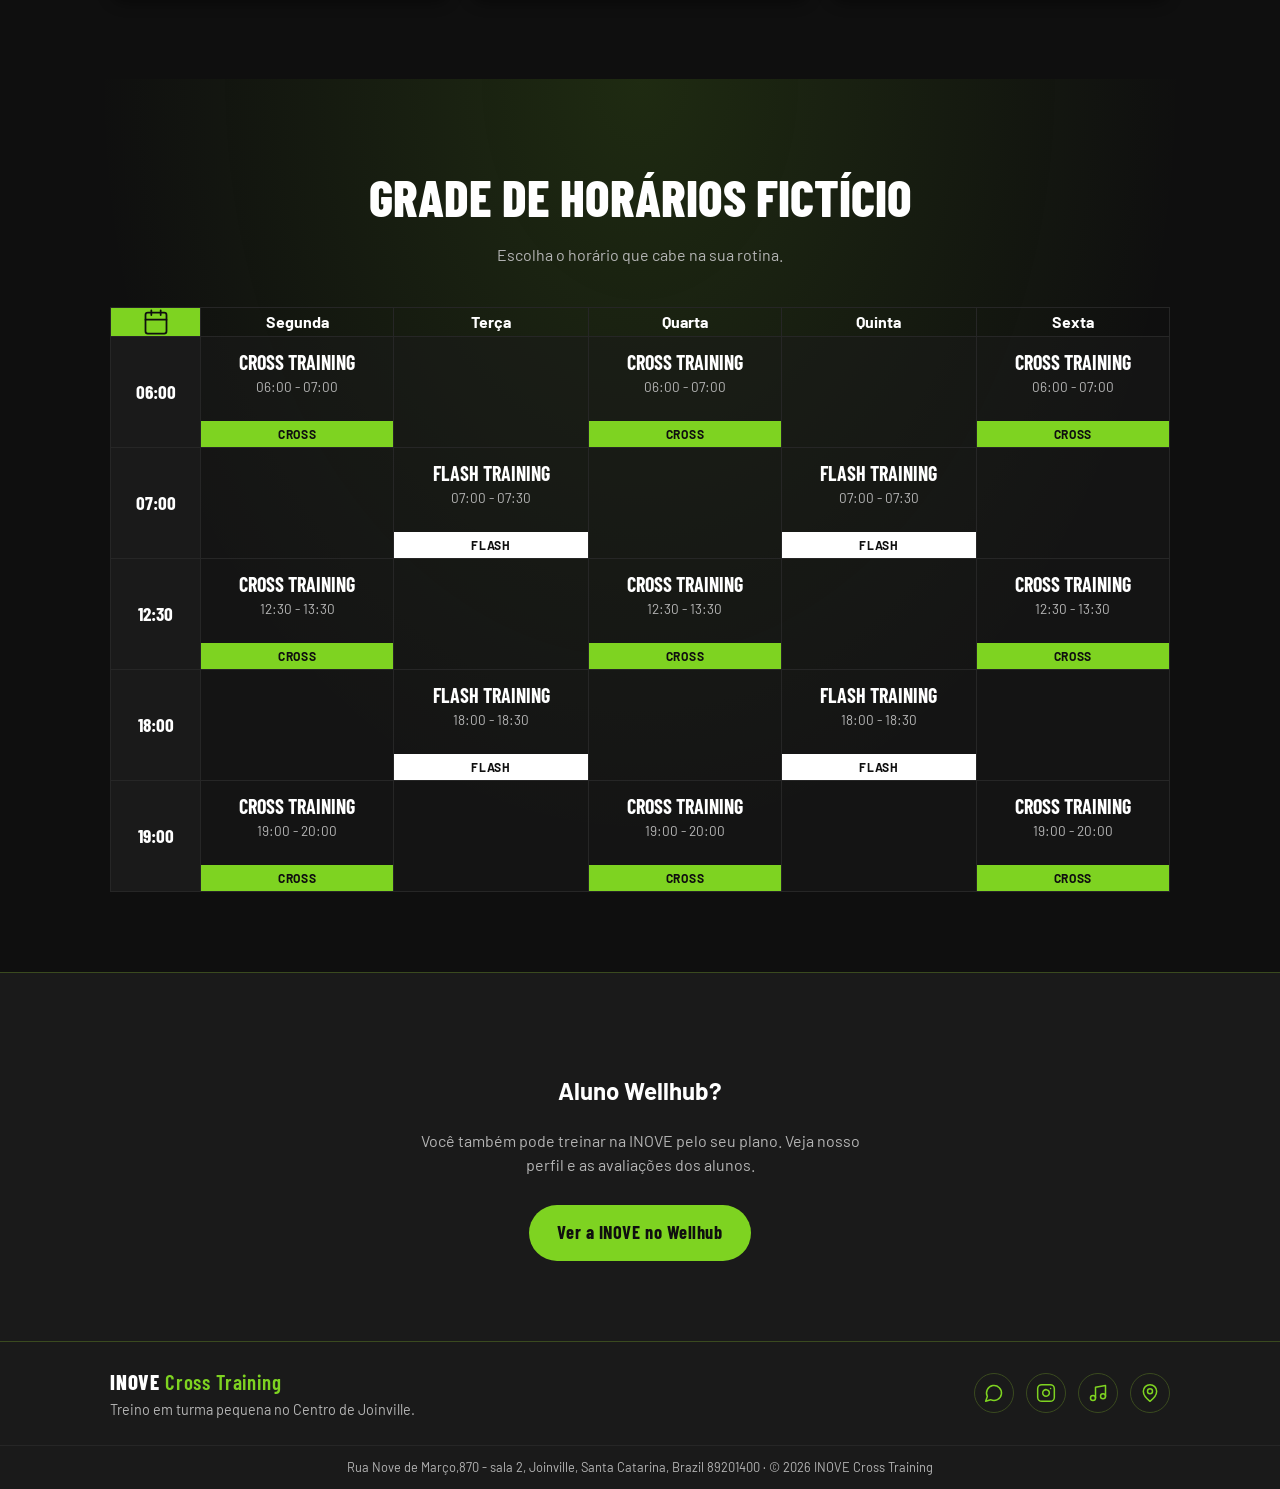
==== commit 0aa91758: "término do rodapé e do código." ====
--- a/landpage.html
+++ b/landpage.html
@@ -16,8 +16,6 @@
 
 <body>
 
-  <!-- TROQUE 55DDNUMERO pelo WhatsApp da INOVE (so digitos, ex.: 5547999999999) -->
-
   <header class="topo">
     <div class="container barra">
       <a class="logo" href="#inicio">INOVE <span>Cross Training</span></a>
@@ -27,7 +25,7 @@
         <a href="#grade-horario">Horários</a>
       </nav>
       <a class="botao botao-menu"
-        href="https://wa.me/55DDNUMERO?text=Oi!%20Quero%20agendar%20minha%20aula%20experimental%20na%20INOVE"
+        href="https://wa.me/5547984576441?text=Oi!%20Quero%20agendar%20minha%20aula%20experimental%20na%20INOVE"
         target="_blank" rel="noopener">Agendar</a>
     </div>
   </header>
@@ -39,7 +37,7 @@
         <p class="hero-texto">Treinos que cabem na sua rotina, com professores que acompanham cada aluno de perto.</p>
         <!-- confirmar com o dono se a aula experimental e gratuita -->
         <a class="botao"
-          href="https://wa.me/55DDNUMERO?text=Oi!%20Quero%20agendar%20minha%20aula%20experimental%20na%20INOVE"
+          href="https://wa.me/5547984576441?text=Oi!%20Quero%20agendar%20minha%20aula%20experimental%20na%20INOVE"
           target="_blank" rel="noopener">Agendar aula experimental</a>
         <p class="hero-preco">Mensalidade de R$ 147,50</p>
       </div>
@@ -124,7 +122,7 @@
 
     <section class="grade-horario" id="grade-horario">
       <div class="container">
-        <h2 class="titulo-horario">Grade de horários</h2>
+        <h2 class="titulo-horario">Grade de horários Fictício</h2>
         <p class="sub">Escolha o horário que cabe na sua rotina.</p>
 
         <!-- DADOS DE EXEMPLO: troque pela grade atual confirmada com o dono da INOVE -->
@@ -300,7 +298,7 @@
 
       <nav class="rodape-links" aria-label="Contato e redes sociais">
         <!-- WhatsApp: use o mesmo link dos botoes da pagina -->
-        <a href="https://wa.me/55DDNUMERO?text=Oi!%20Quero%20agendar%20minha%20aula%20experimental%20na%20INOVE"
+        <a href="https://wa.me/5547984576441?text=Oi!%20Quero%20agendar%20minha%20aula%20experimental%20na%20INOVE"
           target="_blank" rel="noopener" aria-label="WhatsApp" title="WhatsApp">
           <svg viewBox="0 0 24 24" aria-hidden="true"><path d="M7.9 20A9 9 0 1 0 4 16.1L2 22Z" /></svg>
         </a>
@@ -308,19 +306,18 @@
           title="Instagram">
           <svg viewBox="0 0 24 24" aria-hidden="true"><rect width="20" height="20" x="2" y="2" rx="5" ry="5" /><path d="M16 11.37A4 4 0 1 1 12.63 8 4 4 0 0 1 16 11.37z" /><line x1="17.5" x2="17.51" y1="6.5" y2="6.5" /></svg>
         </a>
-        <!-- Spotify: cole o link da playlist que esta no Linktree deles -->
-        <a href="LINK_SPOTIFY" target="_blank" rel="noopener" aria-label="Playlist no Spotify" title="Playlist">
+  
+        <a href="https://open.spotify.com/playlist/3cb7h56JDDEL9BMVdfWato" target="_blank" rel="noopener" aria-label="Playlist no Spotify" title="Playlist">
           <svg viewBox="0 0 24 24" aria-hidden="true"><path d="M9 18V5l12-2v13" /><circle cx="6" cy="18" r="3" /><circle cx="18" cy="16" r="3" /></svg>
         </a>
-        <!-- Mapa: cole o link do Google Maps da INOVE -->
-        <a href="LINK_MAPS" target="_blank" rel="noopener" aria-label="Ver no mapa" title="Ver no mapa">
+        
+        <a href="https://wellhub.com/pt-br/search/partners/inove-crosstraining-centro/" target="_blank" rel="noopener" aria-label="Ver no mapa" title="Ver no mapa">
           <svg viewBox="0 0 24 24" aria-hidden="true"><path d="M20 10c0 6-8 12-8 12s-8-6-8-12a8 8 0 0 1 16 0Z" /><circle cx="12" cy="10" r="3" /></svg>
         </a>
       </nav>
     </div>
 
-    <!-- troque ENDERECO pelo endereco completo da INOVE -->
-    <p class="rodape-fim">ENDEREÇO · © 2026 INOVE Cross Training</p>
+    <p class="rodape-fim">Rua Nove de Março,870 - sala 2, Joinville, Santa Catarina, Brazil 89201400 · © 2026 INOVE Cross Training</p>
   </footer>
 
 </body>
--- a/landpage.css
+++ b/landpage.css
@@ -441,9 +441,72 @@
   margin: 0 auto 28px;
   color: var(--cinza);
 }
-.rodape-grade{
+/* ---------- Rodapé ---------- */
+/* Apague o bloco ".rodape-grade { ... }" e qualquer outra regra de rodapé antiga, e cole isto no lugar */
+
+.rodape {
+  background-color: var(--grafite);
+  border-top: 1px solid var(--verde-escuro);
+  font-size: 0.9rem;
+  color: var(--cinza);
+}
+
+.rodape-conteudo {
+  display: flex;
+  align-items: center;
+  justify-content: space-between;
+  flex-wrap: wrap;
+  gap: 16px;
+  padding-top: 24px;
+  padding-bottom: 24px;
+}
+
+.rodape-marca .logo { font-size: 1.3rem; }
+.rodape-marca p { margin: 2px 0 0; }
+
+/* ícones redondos de contato e redes sociais */
+.rodape-links { display: flex; gap: 12px; }
+
+.rodape-links a {
   display: grid;
-  repeat: (auto-fit, minmax(240px, 1fr));
-  border-top: 1px solid var(--verde-escuro);
-  background-color: var(--grafite);
+  place-items: center;
+  width: 40px;
+  height: 40px;
+  border: 1px solid var(--verde-escuro);
+  border-radius: 50%;
+  color: var(--verde);
+  transition: background-color 0.2s ease, color 0.2s ease, border-color 0.2s ease;
+}
+
+.rodape-links a:hover {
+  background-color: var(--verde);
+  border-color: var(--verde);
+  color: var(--preto);
+}
+
+.rodape-links svg {
+  width: 20px;
+  height: 20px;
+  fill: none;
+  stroke: currentColor;
+  stroke-width: 1.8;
+  stroke-linecap: round;
+  stroke-linejoin: round;
+}
+
+/* linha final com endereço e ano */
+.rodape-fim {
+  margin: 0;
+  padding: 12px 20px;
+  border-top: 1px solid #262626;
+  text-align: center;
+  font-size: 0.8rem;
+}
+
+@media (max-width: 600px) {
+  .rodape-conteudo { flex-direction: column; text-align: center; }
+}
+
+@media (prefers-reduced-motion: reduce) {
+  .rodape-links a { transition: none; }
 }
